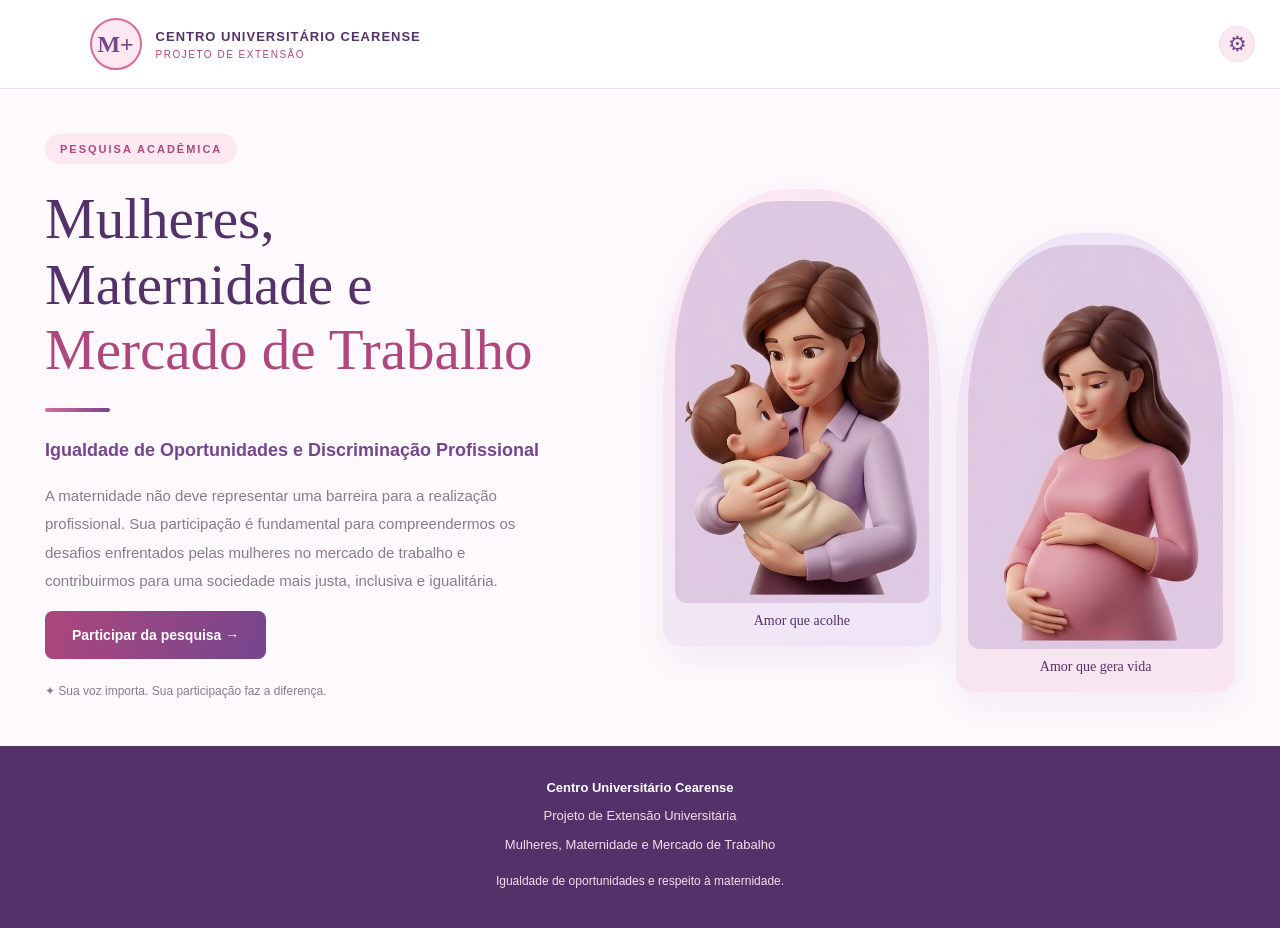
==== templates/index.html @ 335718e8 "Versão inicial do projeto Mulheres e Maternidade" ====
<!DOCTYPE html>
<html lang="pt-br">
<head>
    <meta charset="UTF-8">
    <meta name="viewport" content="width=device-width, initial-scale=1.0">
    <meta name="theme-color" content="#fdf9fc">

    <meta name="description" content="Projeto de Extensão Universitária: Mulheres, Maternidade e Mercado de Trabalho: Igualdade de Oportunidades e Discriminação Profissional.">

    <title>Mulheres, Maternidade e Mercado de Trabalho</title>

    <link rel="stylesheet" href="/static/style.css">

    <style>
        .topo {
            position: relative;
        }

        .botao-admin {
            position: absolute;
            top: 50%;
            right: 25px;
            transform: translateY(-50%);
            width: 36px;
            height: 36px;
            display: flex;
            align-items: center;
            justify-content: center;
            border-radius: 50%;
            background: #fce8f1;
            color: #75458e;
            font-size: 21px;
            text-decoration: none;
            transition: 0.2s;
            z-index: 10;
        }

        .botao-admin:hover {
            background: #75458e;
            color: #ffffff;
            transform: translateY(-50%) rotate(45deg);
        }

        /* Acabamento das ilustrações 3D */

        .ilustracoes-maternidade {
            align-items: center;
        }

        .ilustracao-card {
            overflow: hidden;
            isolation: isolate;
        }

        .ilustracao-card img {
            display: block;
            width: 100%;
            height: auto;
            object-fit: cover;
            border-radius: 40% 40% 12px 12px;
        }

        .ilustracao-card:nth-child(2) {
            margin-top: 30px;
        }

        .ilustracao-legenda {
            position: relative;
            z-index: 2;
        }

        @media (max-width: 600px) {
            .botao-admin {
                right: 12px;
                width: 32px;
                height: 32px;
                font-size: 19px;
            }

            .ilustracao-card:nth-child(2) {
                margin-top: 0;
            }
        }
    </style>
</head>

<body>

<header class="topo">
    <div class="marca">
        <div class="emblema">M<span>+</span></div>

        <div class="identificacao">
            <strong>CENTRO UNIVERSITÁRIO CEARENSE</strong>
            <small>PROJETO DE EXTENSÃO</small>
        </div>
    </div>

    <a
        href="/login"
        class="botao-admin"
        title="Acesso administrativo"
        aria-label="Acesso administrativo">
        ⚙
    </a>
</header>

<main>

    <!-- TELA INICIAL -->

    <section class="apresentacao" id="tela-inicial">

        <div class="texto-apresentacao">

            <span class="etiqueta">PESQUISA ACADÊMICA</span>

            <h1>
                Mulheres,<br>
                Maternidade e<br>
                <span>Mercado de Trabalho</span>
            </h1>

            <div class="linha"></div>

            <p class="subtitulo">
                Igualdade de Oportunidades e Discriminação Profissional
            </p>

            <p class="descricao">
                A maternidade não deve representar uma barreira
                para a realização profissional.

                Sua participação é fundamental para compreendermos
                os desafios enfrentados pelas mulheres no mercado
                de trabalho e contribuirmos para uma sociedade
                mais justa, inclusiva e igualitária.
            </p>

            <button
                type="button"
                class="botao-principal"
                id="btn-participar">
                Participar da pesquisa →
            </button>

            <div class="informacao">
                ✦ Sua voz importa. Sua participação faz a diferença.
            </div>

        </div>

        <!-- ILUSTRAÇÕES EDITORIAIS 3D -->

        <div class="ilustracao">

            <div class="ilustracoes-maternidade">

                <!-- ILUSTRAÇÃO 1: MÃE E BEBÊ -->

                <div class="ilustracao-card">
                    <img src="/static/mae-bebe.png" alt="Ilustração 3D de mãe abraçando carinhosamente seu bebê">
                    <div class="ilustracao-legenda">
                        Amor que acolhe
                    </div>
                </div>

                <!-- ILUSTRAÇÃO 2: MULHER GESTANTE -->

                <div class="ilustracao-card">
                    <img src="/static/mae-gravida.png" alt="Ilustração 3D de mulher grávida acariciando delicadamente sua barriga">
                    <div class="ilustracao-legenda">
                        Amor que gera vida
                    </div>
                </div>

            </div>

        </div>

    </section>

    <!-- TELA DA PESQUISA -->

    <section
        class="tela-pesquisa"
        id="tela-pesquisa"
        hidden>

        <div class="cabecalho-pesquisa">

            <button
                type="button"
                id="btn-voltar"
                class="botao-voltar">
                ← Voltar
            </button>

            <span class="etiqueta">PESQUISA ACADÊMICA</span>

            <h1>Participe da nossa pesquisa</h1>

            <p>
                Sua experiência é importante para este estudo.
                Responda às perguntas abaixo.
            </p>

        </div>

        <!-- FORMULÁRIO -->

        <div class="questionario">

            <form action="/responder" method="post">

                <div class="campo">
                    <label for="nome">Nome</label>

                    <input
                        type="text"
                        id="nome"
                        name="nome"
                        autocomplete="name"
                        required>
                </div>

                <div class="grade">

                    <div class="campo">
                        <label for="idade">Idade</label>

                        <input
                            type="number"
                            id="idade"
                            name="idade"
                            min="16"
                            max="120"
                            required>
                    </div>

                    <div class="campo">
                        <label for="profissao">Profissão</label>

                        <input
                            type="text"
                            id="profissao"
                            name="profissao"
                            required>
                    </div>

                </div>

                <div class="campo">
                    <label for="escolaridade">Escolaridade</label>

                    <select
                        id="escolaridade"
                        name="escolaridade"
                        required>

                        <option value="">Selecione</option>
                        <option>Ensino fundamental</option>
                        <option>Ensino médio</option>
                        <option>Ensino superior incompleto</option>
                        <option>Ensino superior completo</option>
                        <option>Pós-graduação</option>

                    </select>
                </div>

                <div class="grade">

                    <div class="campo">
                        <label for="tem_filhos">
                            Você tem filhos?
                        </label>

                        <select
                            id="tem_filhos"
                            name="tem_filhos"
                            required>

                            <option value="">Selecione</option>
                            <option>Sim</option>
                            <option>Não</option>

                        </select>
                    </div>

                    <div class="campo">
                        <label for="quantidade_filhos">
                            Quantidade de filhos
                        </label>

                        <input
                            type="number"
                            id="quantidade_filhos"
                            name="quantidade_filhos"
                            min="0"
                            value="0">
                    </div>

                </div>

                <div class="campo">
                    <label for="sofreu_discriminacao">
                        Já sofreu discriminação profissional relacionada à maternidade?
                    </label>

                    <select
                        id="sofreu_discriminacao"
                        name="sofreu_discriminacao"
                        required>

                        <option value="">Selecione</option>
                        <option>Sim</option>
                        <option>Não</option>
                        <option>Prefiro não responder</option>

                    </select>
                </div>

                <div class="campo">
                    <label for="relato">
                        Gostaria de relatar alguma experiência?
                    </label>

                    <textarea
                        id="relato"
                        name="relato"
                        rows="5"
                        placeholder="Compartilhe sua experiência, se desejar..."></textarea>
                </div>

                <button type="submit" class="botao-enviar">
                    Enviar minha participação →
                </button>

            </form>

        </div>

    </section>

</main>

<!-- RODAPÉ -->

<footer id="rodape">

    <strong>Centro Universitário Cearense</strong>

    <p>Projeto de Extensão Universitária</p>

    <p>Mulheres, Maternidade e Mercado de Trabalho</p>

    <p class="rodape-final">
        Igualdade de oportunidades e respeito à maternidade.
    </p>

</footer>

<!-- NAVEGAÇÃO ENTRE AS TELAS -->

<script>
document.addEventListener("DOMContentLoaded", function () {

    const telaInicial = document.getElementById("tela-inicial");
    const telaPesquisa = document.getElementById("tela-pesquisa");
    const rodape = document.getElementById("rodape");

    const botaoParticipar = document.getElementById("btn-participar");
    const botaoVoltar = document.getElementById("btn-voltar");

    botaoParticipar.addEventListener("click", function () {

        telaInicial.hidden = true;
        rodape.hidden = true;
        telaPesquisa.hidden = false;

        window.scrollTo({
            top: 0,
            behavior: "instant"
        });

    });

    botaoVoltar.addEventListener("click", function () {

        telaPesquisa.hidden = true;
        telaInicial.hidden = false;
        rodape.hidden = false;

        window.scrollTo({
            top: 0,
            behavior: "instant"
        });

    });

});
</script>

</body>
</html>
---- static/style.css ----
/* ======================================
   IDENTIDADE VISUAL DA CARTILHA
   ROSA + ROXO + LAVANDA
====================================== */

:root {
    --rosa: #d66b9b;
    --rosa-escuro: #ad477c;
    --rosa-claro: #fce8f1;
    --roxo: #75458e;
    --roxo-escuro: #543269;
    --lavanda: #eee5f7;
    --fundo: #fdf9fc;
    --branco: #ffffff;
    --texto: #493d4e;
    --texto-suave: #887b8d;
    --borda: #eaddea;
}

* {
    box-sizing: border-box;
}

[hidden] {
    display: none !important;
}

html {
    scroll-behavior: smooth;
}

body {
    margin: 0;
    min-height: 100vh;
    background: var(--fundo);
    color: var(--texto);
    font-family: "Segoe UI", Arial, sans-serif;
}

/* ======================================
   CABEÇALHO
====================================== */

.topo {
    position: relative;
    background: var(--branco);
    padding: 18px 7%;
    border-bottom: 1px solid var(--borda);
    display: flex;
    align-items: center;
    justify-content: space-between;
    min-height: 88px;
}

.marca {
    display: flex;
    align-items: center;
    gap: 14px;
}

.emblema {
    width: 52px;
    height: 52px;
    flex-shrink: 0;
    border-radius: 50%;
    background: var(--rosa-claro);
    border: 2px solid var(--rosa);
    display: flex;
    align-items: center;
    justify-content: center;
    color: var(--roxo);
    font-family: Georgia, serif;
    font-size: 24px;
    font-weight: bold;
}

.marca strong {
    display: block;
    color: var(--roxo-escuro);
    font-size: 13px;
    letter-spacing: 1px;
}

.marca small {
    display: block;
    color: var(--rosa-escuro);
    font-size: 10px;
    letter-spacing: 1.5px;
    margin-top: 5px;
}

/* ======================================
   ACESSO ADMINISTRATIVO
====================================== */

.botao-admin {
    position: absolute;
    top: 50%;
    right: 25px;
    transform: translateY(-50%);
    width: 36px;
    height: 36px;
    display: flex;
    align-items: center;
    justify-content: center;
    border-radius: 50%;
    background: var(--rosa-claro);
    border: 1px solid var(--borda);
    color: var(--roxo);
    font-size: 21px;
    text-decoration: none;
    transition: background 0.2s, color 0.2s, transform 0.2s;
    cursor: pointer;
    z-index: 10;
}

.botao-admin:hover {
    background: var(--roxo);
    color: var(--branco);
    transform: translateY(-50%) rotate(45deg);
}

/* ======================================
   CONTEÚDO
====================================== */

main {
    width: 100%;
    max-width: 1250px;
    margin: auto;
    padding: 45px 30px;
}

/* ======================================
   TELA INICIAL
====================================== */

.apresentacao {
    display: grid;
    grid-template-columns: 1fr 1fr;
    align-items: center;
    gap: 45px;
    min-height: 520px;
}

.texto-apresentacao {
    min-width: 0;
}

.etiqueta {
    display: inline-block;
    color: var(--rosa-escuro);
    background: var(--rosa-claro);
    padding: 9px 15px;
    border-radius: 30px;
    font-size: 11px;
    font-weight: bold;
    letter-spacing: 2px;
}

.texto-apresentacao h1 {
    font-family: Georgia, serif;
    font-size: clamp(36px, 5vw, 57px);
    font-weight: normal;
    line-height: 1.15;
    color: var(--roxo-escuro);
    margin: 22px 0;
}

.texto-apresentacao h1 span {
    color: var(--rosa-escuro);
}

.linha {
    width: 65px;
    height: 4px;
    border-radius: 5px;
    background: linear-gradient(90deg, var(--rosa), var(--roxo));
    margin: 25px 0;
}

.subtitulo {
    color: var(--roxo);
    font-size: 18px;
    font-weight: 600;
    line-height: 1.5;
}

.descricao {
    max-width: 500px;
    color: var(--texto-suave);
    font-size: 15px;
    line-height: 1.9;
}

/* ======================================
   BOTÕES
====================================== */

.botao-principal,
.botao-enviar {
    background: linear-gradient(110deg, var(--rosa-escuro), var(--roxo));
    color: white;
    border: none;
    border-radius: 8px;
    padding: 16px 27px;
    font-size: 14px;
    font-weight: bold;
    cursor: pointer;
    transition: 0.2s;
}

.botao-principal {
    display: inline-block;
    text-decoration: none;
}

.botao-principal:hover,
.botao-enviar:hover {
    filter: brightness(1.08);
    transform: translateY(-2px);
}

.informacao {
    color: var(--texto-suave);
    font-size: 12px;
    line-height: 1.7;
    margin-top: 22px;
}

/* ======================================
   ILUSTRAÇÕES DA MATERNIDADE (ATUALIZADO PARA 3D)
====================================== */

.ilustracao {
    width: 100%;
    min-height: 430px;
    position: relative;
    display: flex;
    align-items: center;
    justify-content: center;
}

.ilustracoes-maternidade {
    width: 100%;
    display: grid;
    grid-template-columns: 1fr 1fr;
    gap: 15px;
    align-items: center;
}

.ilustracao-card {
    min-width: 0;
    padding: 12px;
    border-radius: 45% 45% 18px 18px;
    background: linear-gradient(150deg, var(--rosa-claro), var(--lavanda));
    box-shadow: 0 12px 35px #75458e12;
    overflow: hidden;
    transition: transform 0.3s ease, box-shadow 0.3s ease;
}

.ilustracao-card:first-child:hover {
    transform: translateY(-5px);
    box-shadow: 0 18px 40px #75458e20;
}

.ilustracao-card:nth-child(2) {
    background: linear-gradient(150deg, var(--lavanda), #f9e6ef);
    transform: translateY(30px);
}

.ilustracao-card:nth-child(2):hover {
    transform: translateY(25px);
    box-shadow: 0 18px 40px #75458e20;
}

/* Ajuste essencial para exibir as novas imagens 3D perfeitamente nos arcos */
.ilustracao-card img {
    display: block;
    width: 100%;
    height: auto;
    object-fit: cover;
    border-radius: 40% 40% 12px 12px;
}

.ilustracao-legenda {
    text-align: center;
    color: var(--roxo-escuro);
    font-family: Georgia, serif;
    font-size: 14px;
    padding: 10px 3px 5px;
}

/* ======================================
   QUESTIONÁRIO
====================================== */

.tela-pesquisa {
    width: 100%;
    max-width: 850px;
    min-height: 70vh;
    margin: auto;
    padding: 20px 0 50px;
}

.cabecalho-pesquisa {
    text-align: center;
    padding: 25px 15px;
}

.cabecalho-pesquisa h1 {
    font-family: Georgia, serif;
    color: var(--roxo-escuro);
    font-size: clamp(28px, 4vw, 38px);
    font-weight: normal;
    margin: 20px 0 10px;
}

.cabecalho-pesquisa p {
    color: var(--texto-suave);
    font-size: 14px;
    line-height: 1.7;
}

.botao-voltar {
    display: block;
    margin-bottom: 25px;
    padding: 11px 17px;
    background: var(--lavanda);
    color: var(--roxo-escuro);
    border: 1px solid #dfcce9;
    border-radius: 7px;
    font-weight: bold;
    cursor: pointer;
}

.botao-voltar:hover {
    background: var(--rosa-claro);
}

/* ======================================
   CARTÃO DO FORMULÁRIO
====================================== */

.questionario {
    width: 100%;
    max-width: 800px;
    margin: 0 auto;
    padding: 40px;
    background: white;
    border: 1px solid var(--borda);
    border-top: 5px solid var(--rosa);
    border-radius: 13px;
    box-shadow: 0 12px 35px #75458e0d;
}

.titulo-formulario {
    text-align: center;
    margin-bottom: 35px;
}

.titulo-formulario h2 {
    color: var(--roxo-escuro);
    font-family: Georgia, serif;
    font-size: 28px;
    font-weight: normal;
}

.titulo-formulario p {
    color: var(--texto-suave);
    font-size: 14px;
    line-height: 1.7;
}

/* ======================================
   CAMPOS
====================================== */

.campo {
    width: 100%;
    min-width: 0;
    margin-bottom: 22px;
}

label {
    display: block;
    color: var(--roxo-escuro);
    font-size: 13px;
    font-weight: 600;
    line-height: 1.5;
    margin-bottom: 9px;
}

input,
select,
textarea {
    width: 100%;
    min-width: 0;
    padding: 14px;
    border: 1px solid var(--borda);
    border-radius: 7px;
    background: #fefcff;
    color: var(--texto);
    font-family: inherit;
    font-size: 14px;
}

input:focus,
select:focus,
textarea:focus {
    outline: none;
    border-color: var(--rosa);
    box-shadow: 0 0 0 3px #d66b9b20;
}

textarea {
    resize: vertical;
    min-height: 110px;
}

.grade {
    display: grid;
    grid-template-columns: repeat(2, minmax(0, 1fr));
    gap: 20px;
}

/* ======================================
   ENVIO
====================================== */

.botao-enviar {
    display: block;
    width: 100%;
    margin-top: 12px;
}

/* ======================================
   CONFIRMAÇÃO
====================================== */

.container {
    width: 100%;
    max-width: 850px;
    margin: 55px auto;
    padding: 25px;
}

.container header {
    text-align: center;
}

.container header h1 {
    font-family: Georgia, serif;
    color: var(--roxo-escuro);
    font-size: 38px;
    font-weight: normal;
}

.container header p {
    color: var(--rosa-escuro);
}

.container header span {
    color: var(--texto-suave);
    font-size: 13px;
}

.container form {
    background: white;
    border: 1px solid var(--borda);
    border-top: 5px solid var(--rosa);
    border-radius: 12px;
    padding: 35px;
    margin-top: 25px;
    box-shadow: 0 12px 35px #75458e0d;
}

.container form h2 {
    color: var(--roxo-escuro);
    font-family: Georgia, serif;
}

.container form p {
    color: var(--texto-suave);
    line-height: 1.8;
}

.container a {
    color: var(--rosa-escuro) !important;
    font-weight: bold;
}

/* ======================================
   RODAPÉ
====================================== */

footer {
    width: 100%;
    background: var(--roxo-escuro);
    color: white;
    text-align: center;
    padding: 30px 15px;
    font-size: 13px;
    line-height: 1.8;
}

footer p {
    color: #f4ddec;
    margin: 5px;
}

.rodape-final {
    margin-top: 15px;
    font-size: 12px;
}

/* ======================================
   OUTRAS TELAS DO SISTEMA
====================================== */

table {
    width: 100%;
    border-collapse: collapse;
}

th {
    background: var(--lavanda);
    color: var(--roxo-escuro);
}

th, td {
    padding: 12px;
    border-bottom: 1px solid var(--borda);
    text-align: left;
}

button {
    font-family: inherit;
}

a {
    color: var(--roxo);
}

/* ======================================
   TABLETS
====================================== */

@media (max-width: 900px) {

    main {
        padding: 35px 25px;
    }

    .apresentacao {
        gap: 20px;
    }

    .ilustracao {
        min-height: 350px;
    }

    .ilustracao-card {
        padding: 9px;
    }
}

/* ======================================
   CELULARES
====================================== */

@media (max-width: 700px) {

    .topo {
        padding: 15px 5%;
        min-height: 76px;
    }

    .emblema {
        width: 45px;
        height: 45px;
        font-size: 21px;
    }

    .marca strong {
        font-size: 11px;
        padding-right: 35px;
    }

    .marca small {
        font-size: 8px;
        letter-spacing: 1px;
    }

    .botao-admin {
        right: 12px;
        width: 32px;
        height: 32px;
        font-size: 19px;
    }

    main {
        padding: 25px 5%;
    }

    .apresentacao {
        grid-template-columns: 1fr;
        gap: 15px;
    }

    .texto-apresentacao h1 {
        font-size: clamp(32px, 9vw, 42px);
    }

    .subtitulo {
        font-size: 16px;
    }

    .descricao {
        font-size: 14px;
    }

    .botao-principal {
        display: block;
        width: 100%;
        text-align: center;
    }

    .ilustracao {
        min-height: auto;
        padding: 20px 0 40px;
    }

    .ilustracoes-maternidade {
        gap: 10px;
    }

    .ilustracao-card {
        padding: 8px;
    }

    .ilustracao-card:nth-child(2) {
        transform: translateY(20px);
    }

    .ilustracao-card:nth-child(2):hover {
        transform: translateY(15px);
    }

    .ilustracao-legenda {
        font-size: 12px;
    }

    .tela-pesquisa {
        padding: 10px 0 30px;
    }

    .cabecalho-pesquisa {
        padding: 20px 5px;
    }

    .cabecalho-pesquisa h1 {
        font-size: 27px;
    }

    .questionario,
    .tela-pesquisa .questionario {
        padding: 25px 18px;
    }

    .titulo-formulario h2 {
        font-size: 24px;
    }

    .grade {
        grid-template-columns: 1fr;
        gap: 0;
    }

    input,
    select,
    textarea {
        font-size: 16px;
    }

    .container {
        margin: 25px auto;
        padding: 15px;
    }

    .container form {
        padding: 25px 18px;
    }

    table {
        font-size: 12px;
    }
}

/* ======================================
   CELULARES PEQUENOS
====================================== */

@media (max-width: 380px) {

    .texto-apresentacao h1 {
        font-size: 30px;
    }

    .ilustracoes-maternidade {
        gap: 6px;
    }

    .ilustracao-card {
        padding: 6px;
    }

    .ilustracao-legenda {
        font-size: 11px;
    }

    .questionario {
        padding: 20px 13px;
    }

    .botao-admin {
        right: 9px;
        width: 30px;
        height: 30px;
    }
}
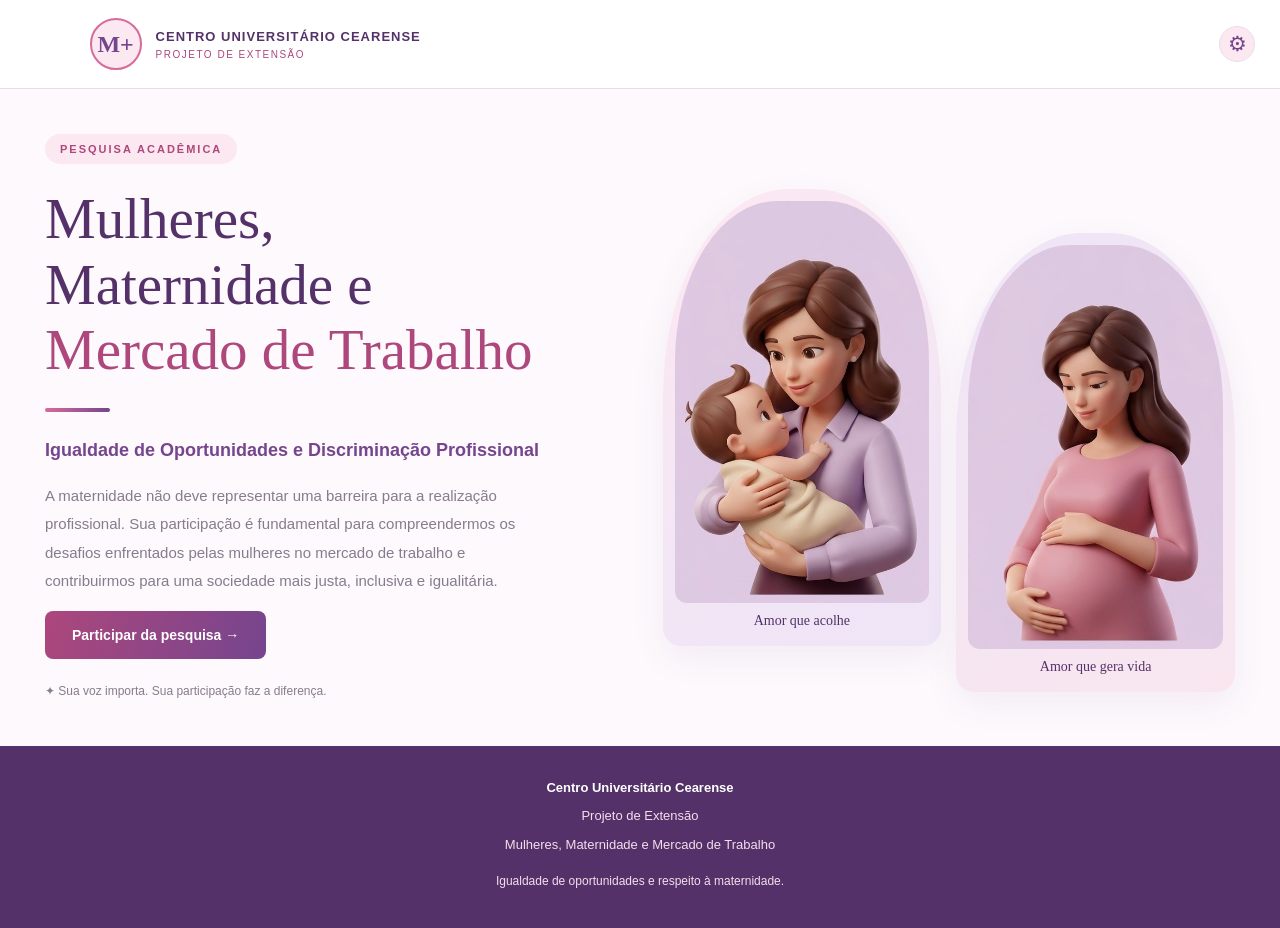
==== commit 2078119d: "Update footer project description in index.html" ====
--- a/templates/index.html
+++ b/templates/index.html
@@ -5,7 +5,7 @@
     <meta name="viewport" content="width=device-width, initial-scale=1.0">
     <meta name="theme-color" content="#fdf9fc">
 
-    <meta name="description" content="Projeto de Extensão Universitária: Mulheres, Maternidade e Mercado de Trabalho: Igualdade de Oportunidades e Discriminação Profissional.">
+    <meta name="description" content="Projeto de Extensão: Mulheres, Maternidade e Mercado de Trabalho: Igualdade de Oportunidades e Discriminação Profissional.">
 
     <title>Mulheres, Maternidade e Mercado de Trabalho</title>
 
@@ -350,7 +350,7 @@
 
     <strong>Centro Universitário Cearense</strong>
 
-    <p>Projeto de Extensão Universitária</p>
+    <p>Projeto de Extensão</p>
 
     <p>Mulheres, Maternidade e Mercado de Trabalho</p>
 
@@ -402,4 +402,4 @@
 </script>
 
 </body>
-</html>+</html>
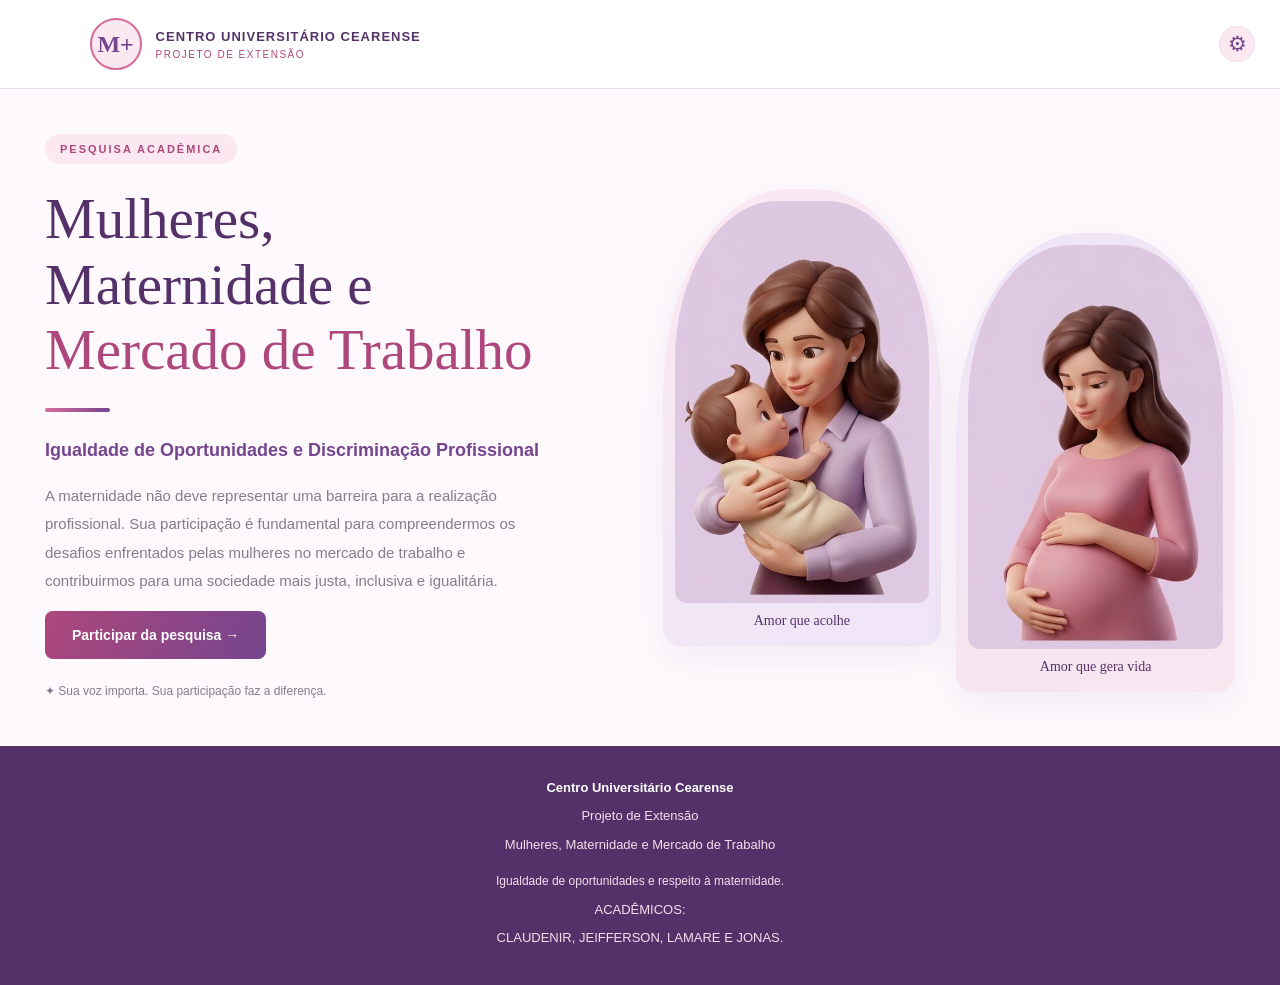
==== commit f2d0e967: "Corrige alinhamento das alternativas da pesquisa" ====
--- a/templates/index.html
+++ b/templates/index.html
@@ -1,3 +1,4 @@
+
 <!DOCTYPE html>
 <html lang="pt-br">
 <head>
@@ -41,8 +42,6 @@
             transform: translateY(-50%) rotate(45deg);
         }
 
-        /* Acabamento das ilustrações 3D */
-
         .ilustracoes-maternidade {
             align-items: center;
         }
@@ -69,7 +68,160 @@
             z-index: 2;
         }
 
+        /* PROGRESSO DA PESQUISA */
+
+        .progresso-container {
+            width: 100%;
+            margin: 20px 0 30px;
+        }
+
+        .progresso-texto {
+            display: flex;
+            justify-content: space-between;
+            gap: 10px;
+            margin-bottom: 10px;
+            color: #75458e;
+            font-size: 13px;
+            font-weight: 600;
+        }
+
+        .progresso-fundo {
+            width: 100%;
+            height: 8px;
+            overflow: hidden;
+            border-radius: 20px;
+            background: #f0e6f1;
+        }
+
+        .progresso-preenchimento {
+            width: 0%;
+            height: 100%;
+            border-radius: 20px;
+            background: #75458e;
+            transition: width 0.3s ease;
+        }
+
+        /* ALTERNATIVAS */
+
+        .alternativas {
+            display: flex;
+            flex-direction: column;
+            align-items: stretch;
+            gap: 12px;
+            width: 100%;
+            margin-top: 20px;
+            box-sizing: border-box;
+        }
+
+        .alternativa {
+            display: flex;
+            flex-direction: row;
+            align-items: center;
+            justify-content: flex-start;
+            gap: 12px;
+            width: 100%;
+            min-height: 58px;
+            box-sizing: border-box;
+            padding: 15px 18px;
+            border: 1px solid #eaddea;
+            border-radius: 12px;
+            background: #ffffff;
+            cursor: pointer;
+            line-height: 1.5;
+            text-align: left;
+            transition: 0.2s;
+        }
+
+        .alternativa:hover {
+            border-color: #75458e;
+            background: #fdf8fc;
+        }
+
+        .alternativa input[type="radio"] {
+            display: block;
+            flex: 0 0 18px;
+            width: 18px;
+            height: 18px;
+            margin: 0;
+            padding: 0;
+            accent-color: #75458e;
+            cursor: pointer;
+        }
+
+        .alternativa span {
+            display: block;
+            flex: 1;
+            min-width: 0;
+            margin: 0;
+            padding: 0;
+            text-align: left;
+            font-size: 15px;
+            line-height: 1.5;
+        }
+
+        .alternativa:has(input:checked) {
+            border-color: #75458e;
+            background: #f8eff8;
+        }
+
+        /* NAVEGAÇÃO */
+
+        .navegacao-perguntas {
+            display: flex;
+            justify-content: space-between;
+            align-items: center;
+            gap: 12px;
+            margin-top: 30px;
+        }
+
+        .navegacao-perguntas button {
+            min-height: 46px;
+            padding: 12px 20px;
+            border-radius: 10px;
+            cursor: pointer;
+            font-size: 14px;
+        }
+
+        .botao-anterior {
+            border: 1px solid #75458e;
+            background: #ffffff;
+            color: #75458e;
+        }
+
+        .botao-proximo {
+            border: none;
+            background: #75458e;
+            color: #ffffff;
+        }
+
+        .botao-anterior:hover,
+        .botao-proximo:hover {
+            opacity: 0.88;
+        }
+
+        /* TÍTULOS */
+
+        .pergunta-titulo {
+            color: #75458e;
+            font-size: 21px;
+            line-height: 1.5;
+            margin-bottom: 12px;
+        }
+
+        .orientacao-pergunta {
+            color: #777;
+            font-size: 14px;
+            line-height: 1.6;
+        }
+
+        .tela-pergunta[hidden] {
+            display: none !important;
+        }
+
+        /* RESPONSIVIDADE */
+
         @media (max-width: 600px) {
+
             .botao-admin {
                 right: 12px;
                 width: 32px;
@@ -80,6 +232,30 @@
             .ilustracao-card:nth-child(2) {
                 margin-top: 0;
             }
+
+            .alternativa {
+                min-height: 54px;
+                padding: 13px 14px;
+                gap: 10px;
+            }
+
+            .alternativa input[type="radio"] {
+                flex: 0 0 18px;
+                width: 18px;
+                height: 18px;
+            }
+
+            .alternativa span {
+                font-size: 14px;
+            }
+
+            .pergunta-titulo {
+                font-size: 19px;
+            }
+
+            .navegacao-perguntas button {
+                padding: 11px 14px;
+            }
         }
     </style>
 </head>
@@ -87,13 +263,16 @@
 <body>
 
 <header class="topo">
+
     <div class="marca">
+
         <div class="emblema">M<span>+</span></div>
 
         <div class="identificacao">
             <strong>CENTRO UNIVERSITÁRIO CEARENSE</strong>
             <small>PROJETO DE EXTENSÃO</small>
         </div>
+
     </div>
 
     <a
@@ -103,6 +282,7 @@
         aria-label="Acesso administrativo">
         ⚙
     </a>
+
 </header>
 
 <main>
@@ -150,28 +330,32 @@
 
         </div>
 
-        <!-- ILUSTRAÇÕES EDITORIAIS 3D -->
-
         <div class="ilustracao">
 
             <div class="ilustracoes-maternidade">
 
-                <!-- ILUSTRAÇÃO 1: MÃE E BEBÊ -->
-
                 <div class="ilustracao-card">
-                    <img src="/static/mae-bebe.png" alt="Ilustração 3D de mãe abraçando carinhosamente seu bebê">
+
+                    <img
+                        src="/static/mae-bebe.png"
+                        alt="Ilustração 3D de mãe abraçando carinhosamente seu bebê">
+
                     <div class="ilustracao-legenda">
                         Amor que acolhe
                     </div>
-                </div>
-
-                <!-- ILUSTRAÇÃO 2: MULHER GESTANTE -->
+
+                </div>
 
                 <div class="ilustracao-card">
-                    <img src="/static/mae-gravida.png" alt="Ilustração 3D de mulher grávida acariciando delicadamente sua barriga">
+
+                    <img
+                        src="/static/mae-gravida.png"
+                        alt="Ilustração 3D de mulher grávida acariciando sua barriga">
+
                     <div class="ilustracao-legenda">
                         Amor que gera vida
                     </div>
+
                 </div>
 
             </div>
@@ -180,7 +364,81 @@
 
     </section>
 
-    <!-- TELA DA PESQUISA -->
+
+    <!-- TELA DE IDENTIFICAÇÃO -->
+
+    <section
+        class="tela-pesquisa"
+        id="tela-identificacao"
+        hidden>
+
+        <div class="cabecalho-pesquisa">
+
+            <button
+                type="button"
+                id="btn-voltar-inicial"
+                class="botao-voltar">
+                ← Voltar
+            </button>
+
+            <span class="etiqueta">PESQUISA ACADÊMICA</span>
+
+            <h1>Antes de começar...</h1>
+
+            <p>
+                Informe seu nome completo e sua idade
+                para continuar com a pesquisa.
+            </p>
+
+        </div>
+
+        <div class="questionario">
+
+            <form id="form-identificacao">
+
+                <div class="campo">
+
+                    <label for="identificacao-nome">
+                        Nome completo *
+                    </label>
+
+                    <input
+                        type="text"
+                        id="identificacao-nome"
+                        required
+                        autocomplete="name"
+                        placeholder="Digite seu nome completo">
+
+                </div>
+
+                <div class="campo">
+
+                    <label for="identificacao-idade">
+                        Idade *
+                    </label>
+
+                    <input
+                        type="number"
+                        id="identificacao-idade"
+                        min="16"
+                        max="120"
+                        required
+                        placeholder="Digite sua idade">
+
+                </div>
+
+                <button type="submit" class="botao-enviar">
+                    Continuar para a pesquisa →
+                </button>
+
+            </form>
+
+        </div>
+
+    </section>
+
+
+    <!-- QUESTIONÁRIO: UMA PERGUNTA POR TELA -->
 
     <section
         class="tela-pesquisa"
@@ -191,150 +449,425 @@
 
             <button
                 type="button"
-                id="btn-voltar"
+                id="btn-voltar-identificacao"
                 class="botao-voltar">
                 ← Voltar
             </button>
 
             <span class="etiqueta">PESQUISA ACADÊMICA</span>
 
-            <h1>Participe da nossa pesquisa</h1>
+            <h1>Sua experiência importa!</h1>
 
             <p>
-                Sua experiência é importante para este estudo.
                 Responda às perguntas abaixo.
+                Suas respostas contribuirão para este estudo.
             </p>
 
         </div>
 
-        <!-- FORMULÁRIO -->
-
         <div class="questionario">
 
-            <form action="/responder" method="post">
-
-                <div class="campo">
-                    <label for="nome">Nome</label>
-
-                    <input
-                        type="text"
-                        id="nome"
-                        name="nome"
-                        autocomplete="name"
-                        required>
-                </div>
-
-                <div class="grade">
+            <form
+                id="form-pesquisa"
+                action="/responder"
+                method="post">
+
+                <!-- IDENTIFICAÇÃO ENVIADA AO BANCO -->
+
+                <input type="hidden" id="nome" name="nome">
+                <input type="hidden" id="idade" name="idade">
+
+
+                <!-- PROGRESSO -->
+
+                <div class="progresso-container">
+
+                    <div class="progresso-texto">
+                        <span id="progresso-etapa">Pergunta 1 de 7</span>
+                        <span id="progresso-percentual">14%</span>
+                    </div>
+
+                    <div class="progresso-fundo">
+
+                        <div
+                            class="progresso-preenchimento"
+                            id="progresso-preenchimento">
+                        </div>
+
+                    </div>
+
+                </div>
+
+
+                <!-- PERGUNTA 1 -->
+
+                <div class="tela-pergunta" data-etapa="0">
+
+                    <h2 class="pergunta-titulo">
+                        1. Qual é a sua situação de trabalho atual?
+                    </h2>
+
+                    <p class="orientacao-pergunta">
+                        Selecione uma alternativa.
+                    </p>
+
+                    <div class="alternativas">
+
+                        <label class="alternativa">
+                            <input
+                                type="radio"
+                                name="situacao_trabalho"
+                                value="Trabalho com carteira assinada (CLT) ou sou servidora pública"
+                                required>
+                            <span>Trabalho com carteira assinada (CLT) ou sou servidora pública.</span>
+                        </label>
+
+                        <label class="alternativa">
+                            <input
+                                type="radio"
+                                name="situacao_trabalho"
+                                value="Trabalho por conta própria / autônoma / informal"
+                                required>
+                            <span>Trabalho por conta própria / autônoma / informal.</span>
+                        </label>
+
+                        <label class="alternativa">
+                            <input
+                                type="radio"
+                                name="situacao_trabalho"
+                                value="Estou desempregada e procurando trabalho"
+                                required>
+                            <span>Estou desempregada e procurando trabalho.</span>
+                        </label>
+
+                        <label class="alternativa">
+                            <input
+                                type="radio"
+                                name="situacao_trabalho"
+                                value="Estou fora do mercado de trabalho e não busco no momento"
+                                required>
+                            <span>Estou fora do mercado de trabalho e não busco no momento.</span>
+                        </label>
+
+                    </div>
+
+                </div>
+
+
+                <!-- PERGUNTA 2 -->
+
+                <div class="tela-pergunta" data-etapa="1" hidden>
+
+                    <h2 class="pergunta-titulo">
+                        2. Desde que engravidou (ou no seu último emprego),
+                        você sentiu alguma dificuldade ou preconceito
+                        no ambiente de trabalho ou em entrevistas?
+                    </h2>
+
+                    <p class="orientacao-pergunta">
+                        Selecione uma alternativa.
+                    </p>
+
+                    <div class="alternativas">
+
+                        <label class="alternativa">
+                            <input
+                                type="radio"
+                                name="dificuldade_trabalho"
+                                value="Sim, senti rejeição em entrevistas ou afastamento/pressão no trabalho"
+                                required>
+                            <span>Sim, senti rejeição em entrevistas ou afastamento/pressão no trabalho.</span>
+                        </label>
+
+                        <label class="alternativa">
+                            <input
+                                type="radio"
+                                name="dificuldade_trabalho"
+                                value="Não, fui bem acolhida e respeitada"
+                                required>
+                            <span>Não, fui bem acolhida e respeitada.</span>
+                        </label>
+
+                        <label class="alternativa">
+                            <input
+                                type="radio"
+                                name="dificuldade_trabalho"
+                                value="Não passei por processos seletivos nem estava trabalhando nesse período"
+                                required>
+                            <span>Não passei por processos seletivos nem estava trabalhando nesse período.</span>
+                        </label>
+
+                    </div>
+
+                </div>
+
+
+                <!-- PERGUNTA 3 -->
+
+                <div class="tela-pergunta" data-etapa="2" hidden>
+
+                    <h2 class="pergunta-titulo">
+                        3. Qual é a sua maior preocupação em relação
+                        ao seu futuro profissional após o nascimento do bebê?
+                    </h2>
+
+                    <p class="orientacao-pergunta">
+                        Selecione uma alternativa.
+                    </p>
+
+                    <div class="alternativas">
+
+                        <label class="alternativa">
+                            <input
+                                type="radio"
+                                name="preocupacao_profissional"
+                                value="Perder o emprego ou ter dificuldades para conseguir um novo trabalho"
+                                required>
+                            <span>Perder o emprego ou ter dificuldades para conseguir um novo trabalho.</span>
+                        </label>
+
+                        <label class="alternativa">
+                            <input
+                                type="radio"
+                                name="preocupacao_profissional"
+                                value="Conseguir conciliar o tempo de cuidar do bebê com a rotina de trabalho"
+                                required>
+                            <span>Conseguir conciliar o tempo de cuidar do bebê com a rotina de trabalho.</span>
+                        </label>
+
+                        <label class="alternativa">
+                            <input
+                                type="radio"
+                                name="preocupacao_profissional"
+                                value="Ter com quem deixar o bebê (vaga em creche ou rede de apoio)"
+                                required>
+                            <span>Ter com quem deixar o bebê (vaga em creche ou rede de apoio).</span>
+                        </label>
+
+                        <label class="alternativa">
+                            <input
+                                type="radio"
+                                name="preocupacao_profissional"
+                                value="Ter renda suficiente para manter a família"
+                                required>
+                            <span>Ter renda suficiente para manter a família.</span>
+                        </label>
+
+                    </div>
+
+                </div>
+
+
+                <!-- PERGUNTA 4 -->
+
+                <div class="tela-pergunta" data-etapa="3" hidden>
+
+                    <h2 class="pergunta-titulo">
+                        4. Você conhece os seus direitos trabalhistas
+                        garantidos durante a gestação e no pós-parto,
+                        como estabilidade, licença-maternidade
+                        e pausas para amamentar?
+                    </h2>
+
+                    <p class="orientacao-pergunta">
+                        Selecione uma alternativa.
+                    </p>
+
+                    <div class="alternativas">
+
+                        <label class="alternativa">
+                            <input
+                                type="radio"
+                                name="conhecimento_direitos"
+                                value="Conheço bem os meus direitos"
+                                required>
+                            <span>Conheço bem os meus direitos.</span>
+                        </label>
+
+                        <label class="alternativa">
+                            <input
+                                type="radio"
+                                name="conhecimento_direitos"
+                                value="Conheço apenas alguns"
+                                required>
+                            <span>Conheço apenas alguns.</span>
+                        </label>
+
+                        <label class="alternativa">
+                            <input
+                                type="radio"
+                                name="conhecimento_direitos"
+                                value="Tenho muitas dúvidas ou não conheço meus direitos"
+                                required>
+                            <span>Tenho muitas dúvidas ou não conheço meus direitos.</span>
+                        </label>
+
+                    </div>
+
+                </div>
+
+
+                <!-- PERGUNTA 5 -->
+
+                <div class="tela-pergunta" data-etapa="4" hidden>
+
+                    <h2 class="pergunta-titulo">
+                        5. Que tipo de suporte do CRAS ou da comunidade
+                        mais ajudaria você a se manter no mercado
+                        de trabalho ou conseguir uma renda?
+                    </h2>
+
+                    <p class="orientacao-pergunta">
+                        Selecione uma alternativa.
+                    </p>
+
+                    <div class="alternativas">
+
+                        <label class="alternativa">
+                            <input
+                                type="radio"
+                                name="suporte_cras"
+                                value="Informação e suporte jurídico/social sobre direitos das mães"
+                                required>
+                            <span>Informação e suporte jurídico/social sobre direitos das mães.</span>
+                        </label>
+
+                        <label class="alternativa">
+                            <input
+                                type="radio"
+                                name="suporte_cras"
+                                value="Cursos de capacitação profissional e empreendedorismo"
+                                required>
+                            <span>Cursos de capacitação profissional e empreendedorismo.</span>
+                        </label>
+
+                        <label class="alternativa">
+                            <input
+                                type="radio"
+                                name="suporte_cras"
+                                value="Orientação para conseguir vaga em creche pública"
+                                required>
+                            <span>Orientação para conseguir vaga em creche pública.</span>
+                        </label>
+
+                        <label class="alternativa">
+                            <input
+                                type="radio"
+                                name="suporte_cras"
+                                value="Apoio psicológico para lidar com a ansiedade da volta ao trabalho"
+                                required>
+                            <span>Apoio psicológico para lidar com a ansiedade da volta ao trabalho.</span>
+                        </label>
+
+                    </div>
+
+                </div>
+
+
+                <!-- PERGUNTA 6 -->
+
+                <div class="tela-pergunta" data-etapa="5" hidden>
+
+                    <h2 class="pergunta-titulo">
+                        6. Já sofreu discriminação profissional
+                        relacionada à maternidade?
+                    </h2>
+
+                    <p class="orientacao-pergunta">
+                        Selecione uma alternativa.
+                    </p>
+
+                    <div class="alternativas">
+
+                        <label class="alternativa">
+                            <input
+                                type="radio"
+                                name="sofreu_discriminacao"
+                                value="Sim"
+                                required>
+                            <span>Sim.</span>
+                        </label>
+
+                        <label class="alternativa">
+                            <input
+                                type="radio"
+                                name="sofreu_discriminacao"
+                                value="Não"
+                                required>
+                            <span>Não.</span>
+                        </label>
+
+                        <label class="alternativa">
+                            <input
+                                type="radio"
+                                name="sofreu_discriminacao"
+                                value="Prefiro não responder"
+                                required>
+                            <span>Prefiro não responder.</span>
+                        </label>
+
+                    </div>
+
+                </div>
+
+
+                <!-- PERGUNTA 7 -->
+
+                <div class="tela-pergunta" data-etapa="6" hidden>
+
+                    <h2 class="pergunta-titulo">
+                        7. Gostaria de relatar alguma experiência?
+                    </h2>
+
+                    <p class="orientacao-pergunta">
+                        Esta pergunta é opcional.
+                        Se desejar, compartilhe sua experiência.
+                    </p>
 
                     <div class="campo">
-                        <label for="idade">Idade</label>
-
-                        <input
-                            type="number"
-                            id="idade"
-                            name="idade"
-                            min="16"
-                            max="120"
-                            required>
+
+                        <label for="relato">
+                            Seu relato
+                        </label>
+
+                        <textarea
+                            id="relato"
+                            name="relato"
+                            rows="7"
+                            placeholder="Compartilhe sua experiência, se desejar..."></textarea>
+
                     </div>
 
-                    <div class="campo">
-                        <label for="profissao">Profissão</label>
-
-                        <input
-                            type="text"
-                            id="profissao"
-                            name="profissao"
-                            required>
-                    </div>
-
-                </div>
-
-                <div class="campo">
-                    <label for="escolaridade">Escolaridade</label>
-
-                    <select
-                        id="escolaridade"
-                        name="escolaridade"
-                        required>
-
-                        <option value="">Selecione</option>
-                        <option>Ensino fundamental</option>
-                        <option>Ensino médio</option>
-                        <option>Ensino superior incompleto</option>
-                        <option>Ensino superior completo</option>
-                        <option>Pós-graduação</option>
-
-                    </select>
-                </div>
-
-                <div class="grade">
-
-                    <div class="campo">
-                        <label for="tem_filhos">
-                            Você tem filhos?
-                        </label>
-
-                        <select
-                            id="tem_filhos"
-                            name="tem_filhos"
-                            required>
-
-                            <option value="">Selecione</option>
-                            <option>Sim</option>
-                            <option>Não</option>
-
-                        </select>
-                    </div>
-
-                    <div class="campo">
-                        <label for="quantidade_filhos">
-                            Quantidade de filhos
-                        </label>
-
-                        <input
-                            type="number"
-                            id="quantidade_filhos"
-                            name="quantidade_filhos"
-                            min="0"
-                            value="0">
-                    </div>
-
-                </div>
-
-                <div class="campo">
-                    <label for="sofreu_discriminacao">
-                        Já sofreu discriminação profissional relacionada à maternidade?
-                    </label>
-
-                    <select
-                        id="sofreu_discriminacao"
-                        name="sofreu_discriminacao"
-                        required>
-
-                        <option value="">Selecione</option>
-                        <option>Sim</option>
-                        <option>Não</option>
-                        <option>Prefiro não responder</option>
-
-                    </select>
-                </div>
-
-                <div class="campo">
-                    <label for="relato">
-                        Gostaria de relatar alguma experiência?
-                    </label>
-
-                    <textarea
-                        id="relato"
-                        name="relato"
-                        rows="5"
-                        placeholder="Compartilhe sua experiência, se desejar..."></textarea>
-                </div>
-
-                <button type="submit" class="botao-enviar">
-                    Enviar minha participação →
-                </button>
+                </div>
+
+
+                <!-- BOTÕES DE NAVEGAÇÃO -->
+
+                <div class="navegacao-perguntas">
+
+                    <button
+                        type="button"
+                        class="botao-anterior"
+                        id="btn-pergunta-anterior">
+                        ← Voltar
+                    </button>
+
+                    <button
+                        type="button"
+                        class="botao-proximo"
+                        id="btn-proxima-pergunta">
+                        Próxima →
+                    </button>
+
+                    <button
+                        type="submit"
+                        class="botao-enviar"
+                        id="btn-finalizar"
+                        hidden>
+                        Enviar minha participação →
+                    </button>
+
+                </div>
 
             </form>
 
@@ -343,6 +876,7 @@
     </section>
 
 </main>
+
 
 <!-- RODAPÉ -->
 
@@ -358,43 +892,223 @@
         Igualdade de oportunidades e respeito à maternidade.
     </p>
 
+    <p>ACADÊMICOS:</p>
+
+    <p>CLAUDENIR, JEIFFERSON, LAMARE E JONAS.</p>
+
 </footer>
 
-<!-- NAVEGAÇÃO ENTRE AS TELAS -->
+
+<!-- NAVEGAÇÃO E VALIDAÇÃO -->
 
 <script>
 document.addEventListener("DOMContentLoaded", function () {
 
     const telaInicial = document.getElementById("tela-inicial");
+    const telaIdentificacao = document.getElementById("tela-identificacao");
     const telaPesquisa = document.getElementById("tela-pesquisa");
+
     const rodape = document.getElementById("rodape");
 
     const botaoParticipar = document.getElementById("btn-participar");
-    const botaoVoltar = document.getElementById("btn-voltar");
-
-    botaoParticipar.addEventListener("click", function () {
-
-        telaInicial.hidden = true;
-        rodape.hidden = true;
-        telaPesquisa.hidden = false;
+    const botaoVoltarInicial = document.getElementById("btn-voltar-inicial");
+    const botaoVoltarIdentificacao = document.getElementById("btn-voltar-identificacao");
+
+    const formIdentificacao = document.getElementById("form-identificacao");
+    const formPesquisa = document.getElementById("form-pesquisa");
+
+    const perguntas = Array.from(
+        document.querySelectorAll(".tela-pergunta")
+    );
+
+    const botaoAnterior = document.getElementById("btn-pergunta-anterior");
+    const botaoProxima = document.getElementById("btn-proxima-pergunta");
+    const botaoFinalizar = document.getElementById("btn-finalizar");
+
+    const progressoEtapa = document.getElementById("progresso-etapa");
+    const progressoPercentual = document.getElementById("progresso-percentual");
+    const progressoPreenchimento = document.getElementById("progresso-preenchimento");
+
+    let etapaAtual = 0;
+
+    const totalPerguntas = perguntas.length;
+
+
+    // TROCA DE TELAS
+
+    function mostrarTela(tela) {
+
+        telaInicial.hidden = tela !== telaInicial;
+        telaIdentificacao.hidden = tela !== telaIdentificacao;
+        telaPesquisa.hidden = tela !== telaPesquisa;
+
+        rodape.hidden = tela !== telaInicial;
 
         window.scrollTo({
             top: 0,
             behavior: "instant"
         });
-
+    }
+
+
+    // ABRIR IDENTIFICAÇÃO
+
+    botaoParticipar.addEventListener("click", function () {
+        mostrarTela(telaIdentificacao);
     });
 
-    botaoVoltar.addEventListener("click", function () {
-
-        telaPesquisa.hidden = true;
-        telaInicial.hidden = false;
-        rodape.hidden = false;
+
+    // VOLTAR PARA A PÁGINA INICIAL
+
+    botaoVoltarInicial.addEventListener("click", function () {
+        mostrarTela(telaInicial);
+    });
+
+
+    // VALIDAR E AVANÇAR DA IDENTIFICAÇÃO
+
+    formIdentificacao.addEventListener("submit", function (event) {
+
+        event.preventDefault();
+
+        if (!formIdentificacao.reportValidity()) {
+            return;
+        }
+
+        const nome = document.getElementById("identificacao-nome").value.trim();
+        const idade = document.getElementById("identificacao-idade").value;
+
+        const partesNome = nome.split(/\s+/).filter(Boolean);
+
+        const conectivos = ["de", "da", "do", "das", "dos", "e"];
+
+        const nomesValidos = partesNome.filter(function (parte) {
+            return !conectivos.includes(
+                parte.toLocaleLowerCase("pt-BR")
+            );
+        });
+
+        if (nomesValidos.length < 2) {
+            alert("Informe seu nome e sobrenome para continuar.");
+            document.getElementById("identificacao-nome").focus();
+            return;
+        }
+
+        document.getElementById("nome").value = nome;
+        document.getElementById("idade").value = idade;
+
+        etapaAtual = 0;
+
+        atualizarPergunta();
+
+        mostrarTela(telaPesquisa);
+    });
+
+
+    // ATUALIZAR A PERGUNTA VISÍVEL
+
+    function atualizarPergunta() {
+
+        perguntas.forEach(function (pergunta, indice) {
+            pergunta.hidden = indice !== etapaAtual;
+        });
+
+        const numeroPergunta = etapaAtual + 1;
+
+        const percentual = Math.round(
+            (numeroPergunta / totalPerguntas) * 100
+        );
+
+        progressoEtapa.textContent =
+            "Pergunta " + numeroPergunta + " de " + totalPerguntas;
+
+        progressoPercentual.textContent = percentual + "%";
+
+        progressoPreenchimento.style.width = percentual + "%";
+
+        botaoAnterior.hidden = etapaAtual === 0;
+
+        botaoProxima.hidden = etapaAtual === totalPerguntas - 1;
+
+        botaoFinalizar.hidden = etapaAtual !== totalPerguntas - 1;
 
         window.scrollTo({
             top: 0,
             behavior: "instant"
         });
+    }
+
+
+    // VERIFICAR SE A PERGUNTA ATUAL FOI RESPONDIDA
+
+    function perguntaRespondida() {
+
+        const perguntaAtual = perguntas[etapaAtual];
+
+        const alternativas = perguntaAtual.querySelectorAll(
+            'input[type="radio"]'
+        );
+
+        if (alternativas.length > 0) {
+
+            const selecionada = perguntaAtual.querySelector(
+                'input[type="radio"]:checked'
+            );
+
+            if (!selecionada) {
+                alert("Selecione uma alternativa para continuar.");
+                return false;
+            }
+        }
+
+        return true;
+    }
+
+
+    // AVANÇAR
+
+    botaoProxima.addEventListener("click", function () {
+
+        if (!perguntaRespondida()) {
+            return;
+        }
+
+        if (etapaAtual < totalPerguntas - 1) {
+            etapaAtual++;
+            atualizarPergunta();
+        }
+    });
+
+
+    // VOLTAR UMA PERGUNTA
+
+    botaoAnterior.addEventListener("click", function () {
+
+        if (etapaAtual > 0) {
+            etapaAtual--;
+            atualizarPergunta();
+        }
+    });
+
+
+    // VOLTAR À IDENTIFICAÇÃO
+
+    botaoVoltarIdentificacao.addEventListener("click", function () {
+        mostrarTela(telaIdentificacao);
+    });
+
+
+    // VALIDAR TODAS AS RESPOSTAS ANTES DO ENVIO
+
+    formPesquisa.addEventListener("submit", function (event) {
+
+        if (!perguntaRespondida()) {
+            event.preventDefault();
+            return;
+        }
+
+        // O navegador enviará o formulário normalmente
+        // para a rota /responder.
 
     });
 
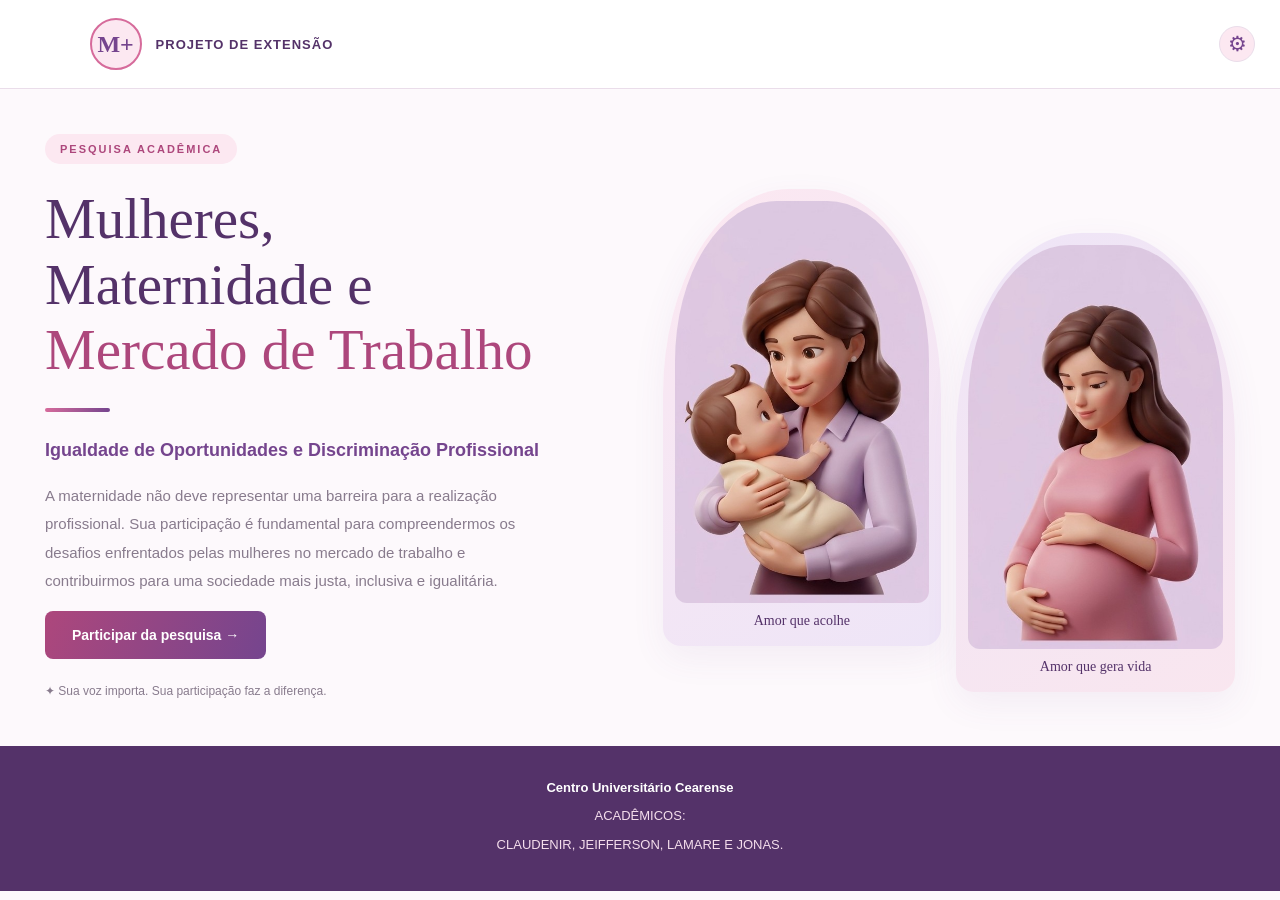
==== commit 7e3e2ec6: "Atualiza pesquisa, painel administrativo e mensagens personalizadas" ====
--- a/templates/index.html
+++ b/templates/index.html
@@ -269,8 +269,7 @@
         <div class="emblema">M<span>+</span></div>
 
         <div class="identificacao">
-            <strong>CENTRO UNIVERSITÁRIO CEARENSE</strong>
-            <small>PROJETO DE EXTENSÃO</small>
+            <strong>PROJETO DE EXTENSÃO</strong>
         </div>
 
     </div>
@@ -884,14 +883,6 @@
 
     <strong>Centro Universitário Cearense</strong>
 
-    <p>Projeto de Extensão</p>
-
-    <p>Mulheres, Maternidade e Mercado de Trabalho</p>
-
-    <p class="rodape-final">
-        Igualdade de oportunidades e respeito à maternidade.
-    </p>
-
     <p>ACADÊMICOS:</p>
 
     <p>CLAUDENIR, JEIFFERSON, LAMARE E JONAS.</p>
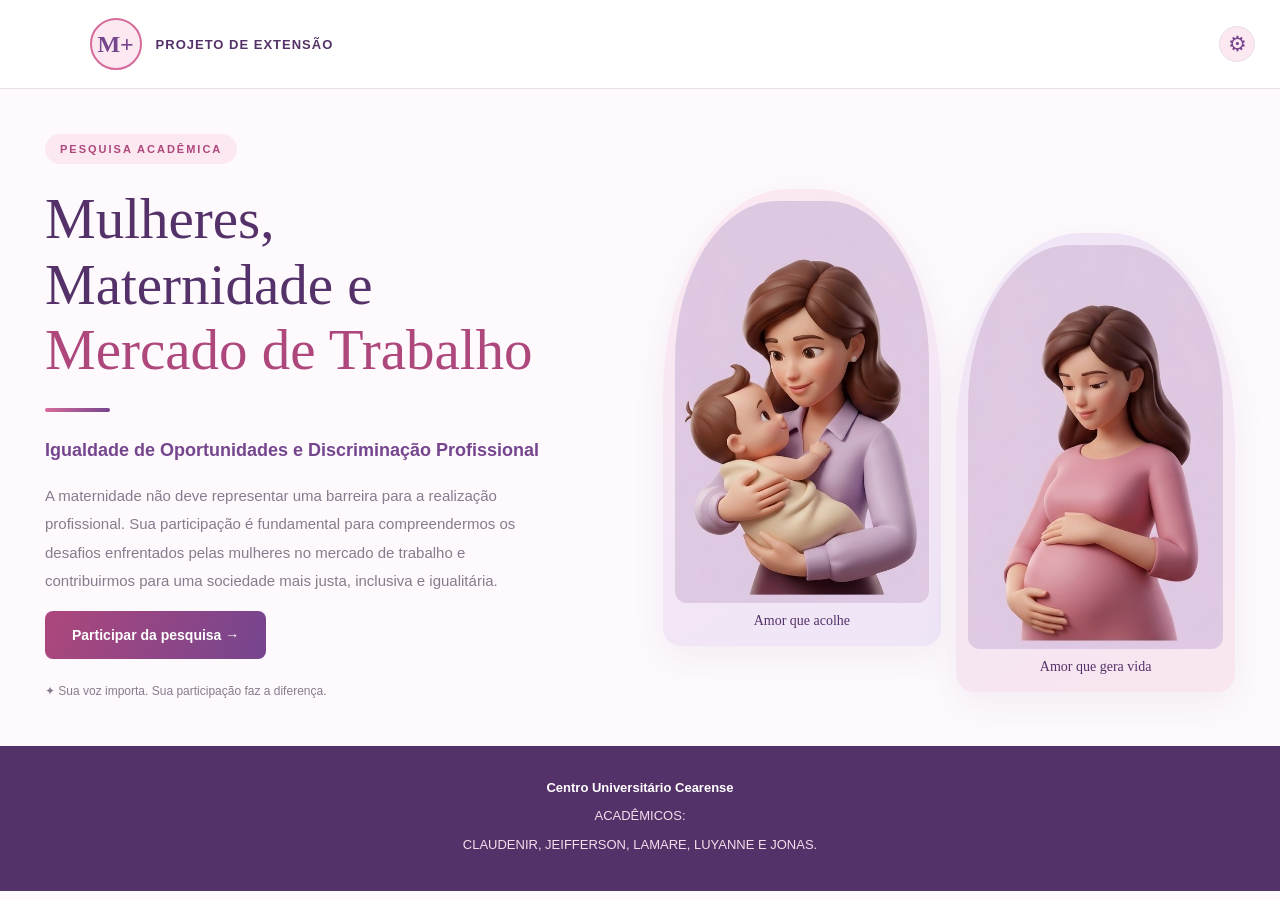
==== commit 53c8ebf2: "Ajusta rodape institucional da pesquisa" ====
--- a/templates/index.html
+++ b/templates/index.html
@@ -885,7 +885,7 @@
 
     <p>ACADÊMICOS:</p>
 
-    <p>CLAUDENIR, JEIFFERSON, LAMARE E JONAS.</p>
+    <p>CLAUDENIR, JEIFFERSON, LAMARE, LUYANNE E JONAS.</p>
 
 </footer>
 
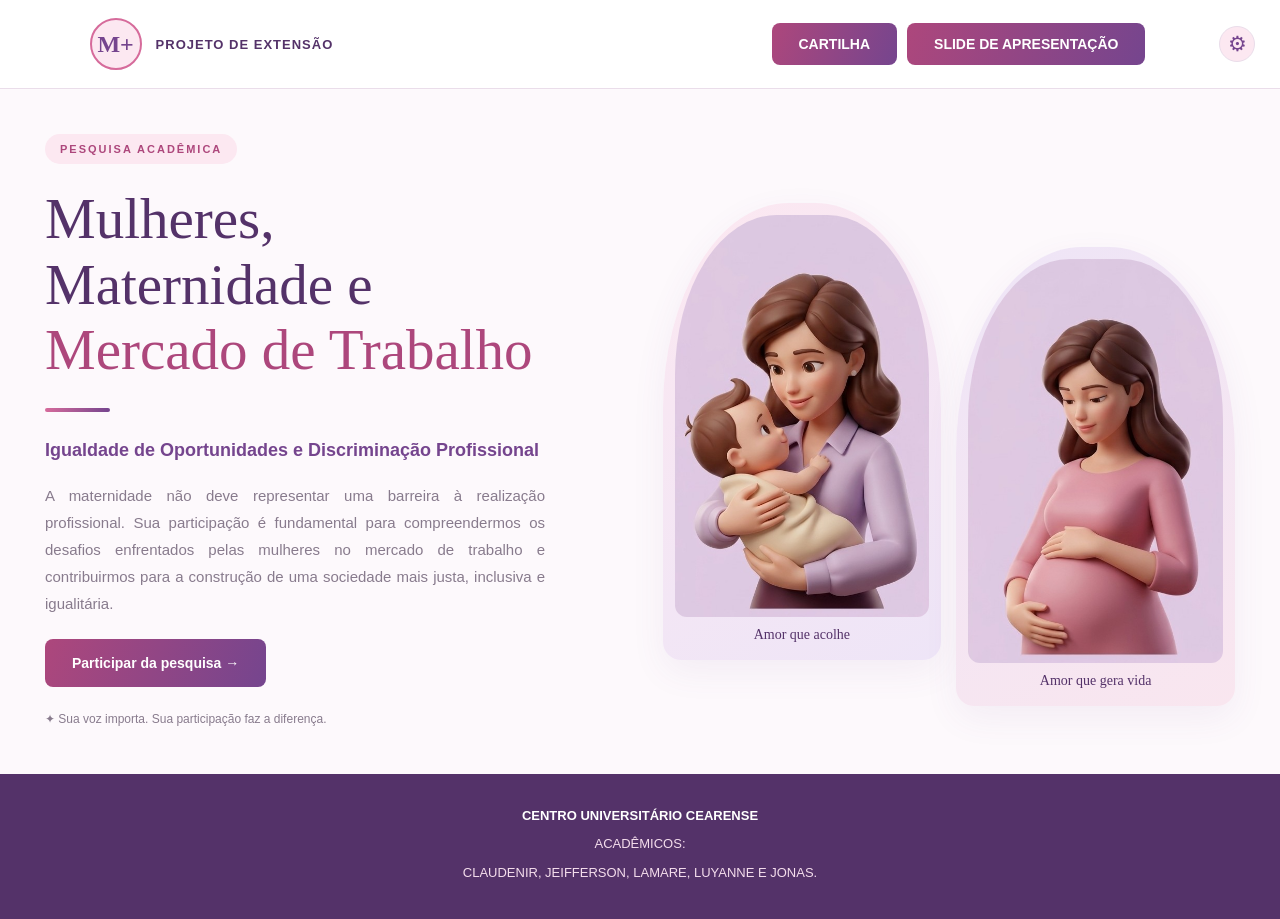
==== commit b775bb9b: "Atualiza página inicial da pesquisa" ====
--- a/templates/index.html
+++ b/templates/index.html
@@ -1,4 +1,3 @@
-
 <!DOCTYPE html>
 <html lang="pt-br">
 <head>
@@ -15,6 +14,40 @@
     <style>
         .topo {
             position: relative;
+        }
+
+        /* AÇÕES DO CABEÇALHO */
+
+        .acoes-topo {
+            display: flex;
+            align-items: center;
+            justify-content: flex-end;
+            gap: 10px;
+            margin-left: auto;
+            padding-right: 45px;
+        }
+
+        .acoes-topo .botao-documento {
+            display: inline-flex;
+            align-items: center;
+            justify-content: center;
+            min-height: 42px;
+            padding: 12px 27px;
+            border: none;
+            border-radius: 8px;
+            background: linear-gradient(110deg, #ad477c, #75458e);
+            color: #ffffff;
+            font-size: 14px;
+            font-weight: bold;
+            text-decoration: none;
+            white-space: nowrap;
+            transition: 0.2s;
+        }
+
+        .acoes-topo .botao-documento:hover {
+            filter: brightness(1.08);
+            transform: translateY(-2px);
+            color: #ffffff;
         }
 
         .botao-admin {
@@ -222,11 +255,22 @@
 
         @media (max-width: 600px) {
 
+            .acoes-topo {
+                gap: 5px;
+                padding-right: 40px;
+            }
+
+            .acoes-topo .botao-documento {
+                min-height: 36px;
+                padding: 9px 10px;
+                font-size: 10px;
+            }
+
             .botao-admin {
-                right: 12px;
-                width: 32px;
-                height: 32px;
-                font-size: 19px;
+                right: 8px;
+                width: 30px;
+                height: 30px;
+                font-size: 18px;
             }
 
             .ilustracao-card:nth-child(2) {
@@ -257,6 +301,20 @@
                 padding: 11px 14px;
             }
         }
+
+        @media (max-width: 380px) {
+
+            .acoes-topo {
+                gap: 4px;
+                padding-right: 36px;
+            }
+
+            .acoes-topo .botao-documento {
+                min-height: 32px;
+                padding: 7px 7px;
+                font-size: 9px;
+            }
+        }
     </style>
 </head>
 
@@ -274,13 +332,33 @@
 
     </div>
 
-    <a
-        href="/login"
-        class="botao-admin"
-        title="Acesso administrativo"
-        aria-label="Acesso administrativo">
-        ⚙
-    </a>
+    <div class="acoes-topo">
+
+        <a
+            href="/documentos/cartilha.pdf"
+            class="botao-documento"
+            target="_blank"
+            rel="noopener">
+            CARTILHA
+        </a>
+
+        <a
+            href="/documentos/apresentacao.pdf"
+            class="botao-documento"
+            target="_blank"
+            rel="noopener">
+            SLIDE DE APRESENTAÇÃO
+        </a>
+
+        <a
+            href="/login"
+            class="botao-admin"
+            title="Acesso administrativo"
+            aria-label="Acesso administrativo">
+            ⚙
+        </a>
+
+    </div>
 
 </header>
 
@@ -307,13 +385,10 @@
             </p>
 
             <p class="descricao">
-                A maternidade não deve representar uma barreira
-                para a realização profissional.
-
-                Sua participação é fundamental para compreendermos
-                os desafios enfrentados pelas mulheres no mercado
-                de trabalho e contribuirmos para uma sociedade
-                mais justa, inclusiva e igualitária.
+                A maternidade não deve representar uma barreira à realização profissional.
+                Sua participação é fundamental para compreendermos os desafios enfrentados
+                pelas mulheres no mercado de trabalho e contribuirmos para a construção de
+                uma sociedade mais justa, inclusiva e igualitária.
             </p>
 
             <button
@@ -881,7 +956,7 @@
 
 <footer id="rodape">
 
-    <strong>Centro Universitário Cearense</strong>
+    <strong>CENTRO UNIVERSITÁRIO CEARENSE</strong>
 
     <p>ACADÊMICOS:</p>
 
@@ -1107,4 +1182,4 @@
 </script>
 
 </body>
-</html>
+</html>
--- a/static/style.css
+++ b/static/style.css
@@ -56,6 +56,7 @@
     display: flex;
     align-items: center;
     gap: 14px;
+    flex-shrink: 0;
 }
 
 .emblema {
@@ -90,8 +91,44 @@
 }
 
 /* ======================================
-   ACESSO ADMINISTRATIVO
-====================================== */
+   DOCUMENTOS E ACESSO ADMINISTRATIVO
+   CARTILHA + APRESENTAÇÃO + ENGRENAGEM
+====================================== */
+
+.acoes-topo {
+    display: flex;
+    align-items: center;
+    justify-content: flex-end;
+    gap: 10px;
+    margin-left: auto;
+    padding-right: 45px;
+    min-width: 0;
+}
+
+.acoes-topo .botao-documento {
+    display: inline-flex;
+    align-items: center;
+    justify-content: center;
+    min-height: 42px;
+    padding: 12px 27px;
+    border: none;
+    border-radius: 8px;
+    background: linear-gradient(110deg, var(--rosa-escuro), var(--roxo));
+    color: var(--branco);
+    font-size: 14px;
+    font-weight: bold;
+    text-decoration: none;
+    white-space: nowrap;
+    transition: 0.2s;
+}
+
+.acoes-topo .botao-documento:hover {
+    filter: brightness(1.08);
+    transform: translateY(-2px);
+    color: var(--branco);
+}
+
+/* Engrenagem */
 
 .botao-admin {
     position: absolute;
@@ -147,6 +184,10 @@
     min-width: 0;
 }
 
+/* ======================================
+   ETIQUETA DA PESQUISA
+====================================== */
+
 .etiqueta {
     display: inline-block;
     color: var(--rosa-escuro);
@@ -158,6 +199,10 @@
     letter-spacing: 2px;
 }
 
+/* ======================================
+   TÍTULOS E TEXTOS
+====================================== */
+
 .texto-apresentacao h1 {
     font-family: Georgia, serif;
     font-size: clamp(36px, 5vw, 57px);
@@ -190,11 +235,15 @@
     max-width: 500px;
     color: var(--texto-suave);
     font-size: 15px;
-    line-height: 1.9;
-}
-
-/* ======================================
-   BOTÕES
+    line-height: 1.8;
+    text-align: justify;
+    text-justify: inter-word;
+    margin-top: 12px;
+    margin-bottom: 22px;;
+}
+
+/* ======================================
+   BOTÕES PRINCIPAIS
 ====================================== */
 
 .botao-principal,
@@ -229,7 +278,7 @@
 }
 
 /* ======================================
-   ILUSTRAÇÕES DA MATERNIDADE (ATUALIZADO PARA 3D)
+   ILUSTRAÇÕES DA MATERNIDADE (3D)
 ====================================== */
 
 .ilustracao {
@@ -274,7 +323,6 @@
     box-shadow: 0 18px 40px #75458e20;
 }
 
-/* Ajuste essencial para exibir as novas imagens 3D perfeitamente nos arcos */
 .ilustracao-card img {
     display: block;
     width: 100%;
@@ -576,6 +624,10 @@
         min-height: 76px;
     }
 
+    .marca {
+        gap: 8px;
+    }
+
     .emblema {
         width: 45px;
         height: 45px;
@@ -584,7 +636,7 @@
 
     .marca strong {
         font-size: 11px;
-        padding-right: 35px;
+        padding-right: 0;
     }
 
     .marca small {
@@ -592,11 +644,24 @@
         letter-spacing: 1px;
     }
 
+    /* Documentos no cabeçalho */
+
+    .acoes-topo {
+        gap: 5px;
+        padding-right: 40px;
+    }
+
+    .acoes-topo .botao-documento {
+        min-height: 36px;
+        padding: 9px 10px;
+        font-size: 10px;
+    }
+
     .botao-admin {
-        right: 12px;
-        width: 32px;
-        height: 32px;
-        font-size: 19px;
+        right: 8px;
+        width: 30px;
+        height: 30px;
+        font-size: 18px;
     }
 
     main {
@@ -701,31 +766,59 @@
    CELULARES PEQUENOS
 ====================================== */
 
-@media (max-width: 380px) {
-
-    .texto-apresentacao h1 {
-        font-size: 30px;
-    }
-
-    .ilustracoes-maternidade {
+@media (max-width: 430px) {
+
+    .topo {
+        padding: 12px 3%;
+    }
+
+    .marca {
         gap: 6px;
     }
 
-    .ilustracao-card {
-        padding: 6px;
-    }
-
-    .ilustracao-legenda {
-        font-size: 11px;
-    }
-
-    .questionario {
-        padding: 20px 13px;
+    .emblema {
+        width: 38px;
+        height: 38px;
+        font-size: 19px;
+    }
+
+    .marca strong {
+        font-size: 9px;
+        letter-spacing: 0.5px;
+    }
+
+    .acoes-topo {
+        gap: 4px;
+        padding-right: 34px;
+    }
+
+    .acoes-topo .botao-documento {
+        min-height: 32px;
+        padding: 7px 7px;
+        font-size: 9px;
     }
 
     .botao-admin {
-        right: 9px;
-        width: 30px;
-        height: 30px;
-    }
-}+        right: 5px;
+        width: 27px;
+        height: 27px;
+        font-size: 16px;
+    }
+}
+
+@media (max-width: 350px) {
+
+    .marca strong {
+        font-size: 8px;
+    }
+
+    .acoes-topo {
+        gap: 3px;
+        padding-right: 31px;
+    }
+
+    .acoes-topo .botao-documento {
+        padding: 6px 5px;
+        font-size: 8px;
+    }
+}
